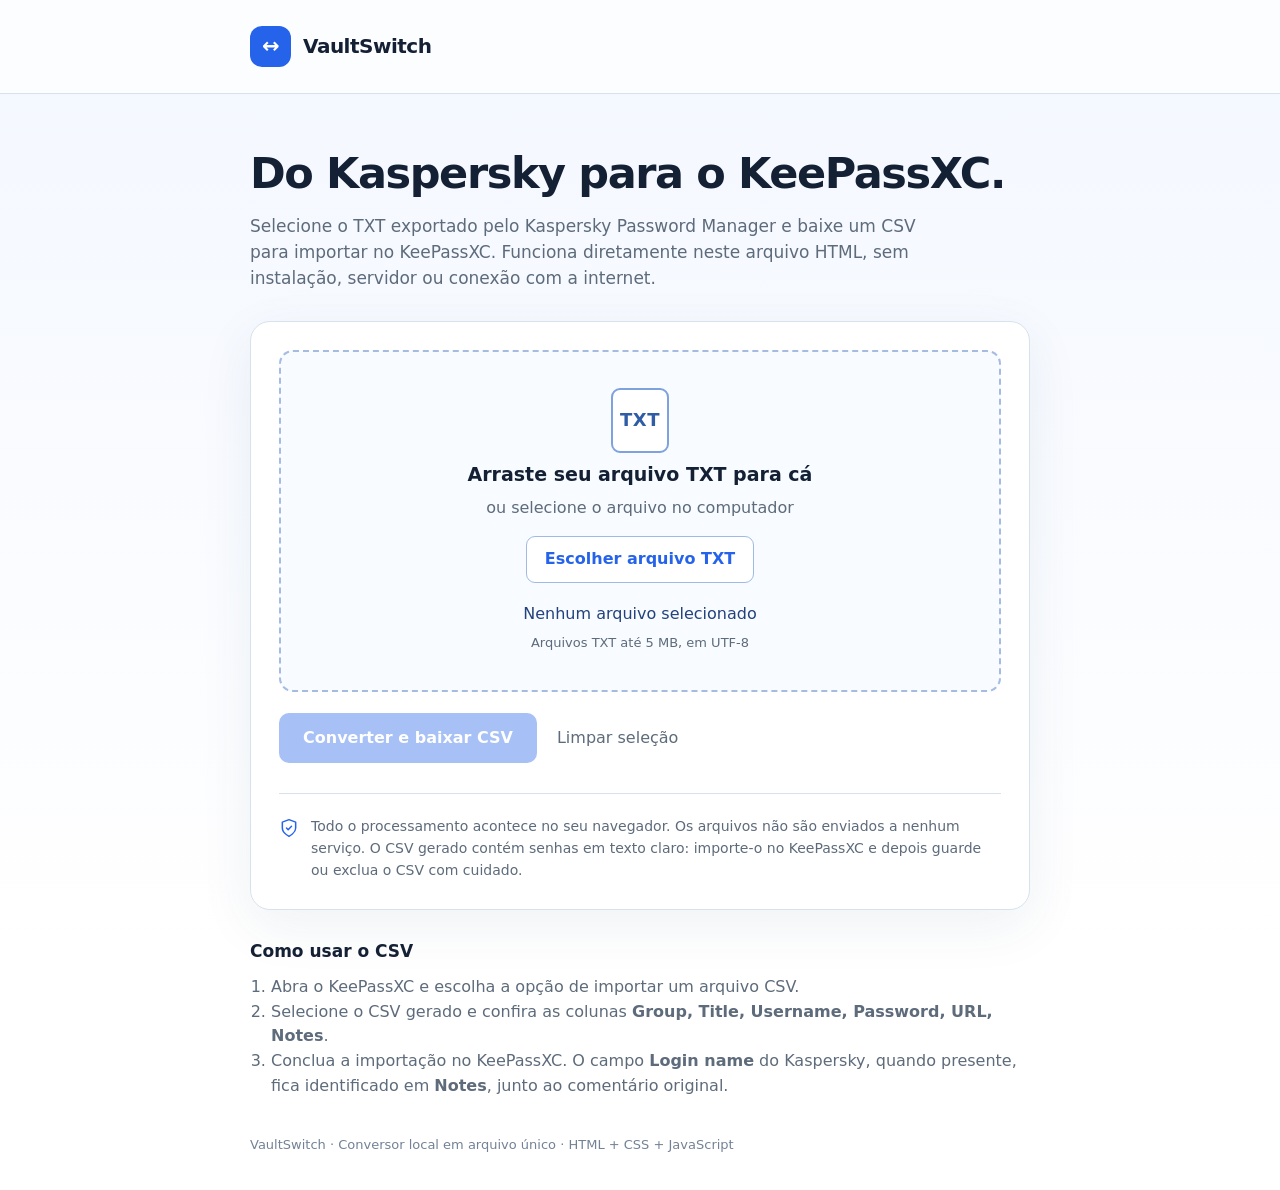
==== VaultSwitch.html @ 97fd6986 "feat: adicionar conversor offline em arquivo HTML único" ====
<!doctype html>
<html lang="pt-BR">
<head>
<meta charset="UTF-8">
<meta name="viewport" content="width=device-width,initial-scale=1">
<title>VaultSwitch — Kaspersky TXT para KeePassXC CSV</title>
<meta name="description" content="Converta localmente um arquivo TXT do Kaspersky Password Manager em CSV para KeePassXC.">
<style>
:root{color-scheme:light;--ink:#142034;--muted:#5d6b7b;--edge:#d8e2ec;--accent:#2563eb;--soft:#eff6ff;--bg:#f5f8fc;--ok:#147d4d;--error:#b42318}
*{box-sizing:border-box}
body{margin:0;background:linear-gradient(180deg,#f3f7ff 0%,#fff 80%);font:16px/1.55 system-ui,-apple-system,Segoe UI,Roboto,Arial,sans-serif;color:var(--ink);min-height:100vh}
.wrap{width:min(780px,calc(100% - 36px));margin:auto}
header{padding:26px 0;border-bottom:1px solid var(--edge);background:rgba(255,255,255,.75)}
.brand{display:flex;align-items:center;gap:12px;font-size:20px;font-weight:780;letter-spacing:-.5px}
.logo{display:grid;place-items:center;background:var(--accent);color:white;border-radius:12px;width:41px;height:41px;font-size:21px}
main{padding:55px 0 36px}
h1{font-size:clamp(30px,5vw,43px);letter-spacing:-1.4px;line-height:1.13;margin:0 0 15px}
.lead{color:var(--muted);font-size:17px;max-width:680px;margin:0 0 29px}
.card{border:1px solid var(--edge);background:#fff;border-radius:20px;box-shadow:0 16px 55px #1e426012;padding:28px}
.drop{border:2px dashed #a5bce0;border-radius:14px;background:#f8fbff;display:grid;place-items:center;gap:7px;padding:36px 20px;text-align:center;transition:.15s}
.drop.drag{background:#e9f2ff;border-color:var(--accent)}
.drop-icon{display:grid;place-items:center;width:58px;height:65px;border:2px solid #7da2dd;border-radius:9px;font-size:18px;font-weight:800;color:#2e5da6;letter-spacing:.5px;background:white}
.drop strong{font-size:19px}
.muted,.small{color:var(--muted)}.small{font-size:13px}
.file-button{display:inline-flex;align-items:center;justify-content:center;border-radius:9px;background:white;color:var(--accent);border:1px solid #9fbbe5;font-weight:700;cursor:pointer;padding:10px 18px;margin-top:8px}
.file-button:hover{background:var(--soft)}
input[type=file]{position:absolute;width:1px;height:1px;overflow:hidden;opacity:0;pointer-events:none}
.file-button:focus-within{outline:3px solid #96baff;outline-offset:2px}
.file-name{max-width:100%;overflow-wrap:anywhere;color:#23427c;margin:12px 0 0}
.controls{display:flex;gap:12px;flex-wrap:wrap;align-items:center;margin-top:21px}
.primary{border:0;cursor:pointer;padding:13px 24px;border-radius:10px;background:var(--accent);color:#fff;font:inherit;font-weight:720}
.primary:not(:disabled):hover{background:#174dc2}
.primary:disabled{cursor:not-allowed;opacity:.4}
.link-button{border:0;background:none;padding:8px;color:var(--muted);font:inherit;cursor:pointer}
.link-button:hover{text-decoration:underline}
.status{margin-top:20px;border-radius:12px;padding:14px 17px;background:#f0f5fa;line-height:1.6}
.status.ok{background:#eaf8f0;color:#11603c}
.status.bad{background:#fff1f0;color:#9c241a}
.status[hidden],.details[hidden]{display:none}
.details{margin-top:14px;padding:16px;background:#fafcff;border:1px solid var(--edge);border-radius:12px}
.details p{margin:0}.details ul{margin:7px 0 0;padding-left:22px}
hr{border:0;border-top:1px solid var(--edge);margin:30px 0 22px}
.info{display:flex;gap:12px;align-items:flex-start;color:var(--muted);font-size:14px}
.info svg{flex:none;margin-top:2px}
h2{font-size:17px;margin:0 0 8px}
.steps{margin:10px 0 0;padding-left:21px;color:var(--muted)}
footer{color:#738296;font-size:13px;padding:0 0 35px}
button:focus-visible,.file-button:focus-visible{outline:3px solid #96baff;outline-offset:2px}
@media(max-width:560px){header{padding:18px 0}main{padding:32px 0}.card{padding:17px;border-radius:15px}.drop{padding:26px 12px}.controls{display:grid}.primary,.link-button{width:100%}}
</style>
</head>
<body>
<header><div class="wrap"><div class="brand"><span class="logo" aria-hidden="true">↔</span><span>VaultSwitch</span></div></div></header>
<main class="wrap">
<h1>Do Kaspersky para o KeePassXC.</h1>
<p class="lead">Selecione o TXT exportado pelo Kaspersky Password Manager e baixe um CSV para importar no KeePassXC. Funciona diretamente neste arquivo HTML, sem instalação, servidor ou conexão com a internet.</p>
<section class="card" aria-label="Conversor TXT para CSV">
  <div class="drop" id="drop">
    <span class="drop-icon" aria-hidden="true">TXT</span>
    <strong>Arraste seu arquivo TXT para cá</strong>
    <span class="muted">ou selecione o arquivo no computador</span>
    <label class="file-button" for="source-file">Escolher arquivo TXT</label>
    <input id="source-file" type="file" accept=".txt,text/plain">
    <p id="filename" class="file-name" aria-live="polite">Nenhum arquivo selecionado</p>
    <span class="small">Arquivos TXT até 5 MB, em UTF-8</span>
  </div>
  <div class="controls">
    <button class="primary" id="convert" type="button" disabled>Converter e baixar CSV</button>
    <button class="link-button" id="reset" type="button">Limpar seleção</button>
  </div>
  <div class="status" id="status" role="status" aria-live="polite" hidden></div>
  <div class="details" id="details" hidden></div>
  <hr>
  <div class="info">
    <svg xmlns="http://www.w3.org/2000/svg" width="20" height="20" viewBox="0 0 24 24" fill="none" stroke="#2563eb" stroke-width="1.8" stroke-linecap="round" stroke-linejoin="round" aria-hidden="true"><path d="M12 22s8-4 8-10V5l-8-3-8 3v7c0 6 8 10 8 10Z"/><path d="m9 12 2 2 4-4"/></svg>
    <span>Todo o processamento acontece no seu navegador. Os arquivos não são enviados a nenhum serviço. O CSV gerado contém senhas em texto claro: importe-o no KeePassXC e depois guarde ou exclua o CSV com cuidado.</span>
  </div>
</section>
<section style="margin-top:28px">
  <h2>Como usar o CSV</h2>
  <ol class="steps"><li>Abra o KeePassXC e escolha a opção de importar um arquivo CSV.</li><li>Selecione o CSV gerado e confira as colunas <strong>Group, Title, Username, Password, URL, Notes</strong>.</li><li>Conclua a importação no KeePassXC. O campo <strong>Login name</strong> do Kaspersky, quando presente, fica identificado em <strong>Notes</strong>, junto ao comentário original.</li></ol>
</section>
</main>
<footer class="wrap">VaultSwitch · Conversor local em arquivo único · HTML + CSS + JavaScript</footer>
<script>(function initializeVaultSwitchKasperskyParser(globalScope, factory) {
  "use strict";

  const api = factory();

  if (typeof module === "object" && module.exports) {
    module.exports = api;
  }

  if (globalScope) {
    globalScope.VaultSwitchKasperskyParser = api;
  }
})(typeof globalThis === "undefined" ? this : globalThis, function createParserApi() {
  "use strict";

  const DEFAULT_MAX_BYTES = 5 * 1024 * 1024;

  const SECTION_DEFINITIONS = Object.freeze({
    Websites: Object.freeze({
      type: "website",
      group: "Websites",
      structuralField: "Website name",
      fields: Object.freeze([
        "Website name",
        "Website URL",
        "Login name",
        "Login",
        "Password",
        "Comment",
      ]),
      mapping: Object.freeze({
        title: "Website name",
        accountName: "Login name",
        username: "Login",
        password: "Password",
        url: "Website URL",
        notes: "Comment",
      }),
    }),
    Applications: Object.freeze({
      type: "application",
      group: "Applications",
      structuralField: "Application",
      fields: Object.freeze([
        "Application",
        "Login name",
        "Login",
        "Password",
        "Comment",
      ]),
      mapping: Object.freeze({
        title: "Application",
        accountName: "Login name",
        username: "Login",
        password: "Password",
        notes: "Comment",
      }),
    }),
    "Other Accounts": Object.freeze({
      type: "other",
      group: "Other Accounts",
      structuralField: "Account name",
      fields: Object.freeze([
        "Account name",
        "Login name",
        "Login",
        "Password",
        "Comment",
      ]),
      mapping: Object.freeze({
        title: "Account name",
        accountName: "Login name",
        username: "Login",
        password: "Password",
        notes: "Comment",
      }),
    }),
  });

  const RECOGNIZED_SECTION_NAMES = Object.freeze(Object.keys(SECTION_DEFINITIONS));
  const RECOGNIZED_SECTION_SET = new Set(RECOGNIZED_SECTION_NAMES);
  const RECOGNIZED_FIELD_SET = new Set(
    RECOGNIZED_SECTION_NAMES.flatMap((name) => SECTION_DEFINITIONS[name].fields),
  );
  const UNSUPPORTED_SECTION_NAMES = new Set(["Notes"]);
  const UNSUPPORTED_LOCALE_HEADERS = new Set(["Sites"]);

  function createResultState() {
    return {
      records: [],
      diagnostics: [],
      blockedRecords: 0,
      unknownSections: 0,
    };
  }

  function addDiagnostic(state, code, severity, coordinates) {
    const diagnostic = { code, severity };

    if (coordinates) {
      for (const key of ["section", "recordIndex", "field"]) {
        if (coordinates[key] !== undefined) {
          diagnostic[key] = coordinates[key];
        }
      }
    }

    state.diagnostics.push(diagnostic);
    return diagnostic;
  }

  function finishResult(state) {
    const diagnosticsByCode = Object.create(null);
    let errors = 0;
    let warnings = 0;

    for (const diagnostic of state.diagnostics) {
      diagnosticsByCode[diagnostic.code] = (diagnosticsByCode[diagnostic.code] || 0) + 1;
      if (diagnostic.severity === "error") {
        errors += 1;
      } else {
        warnings += 1;
      }
    }

    const websites = state.records.filter((record) => record.type === "website").length;
    const applications = state.records.filter((record) => record.type === "application").length;
    const otherAccounts = state.records.filter((record) => record.type === "other").length;

    return {
      blocked: errors > 0,
      records: state.records,
      diagnostics: state.diagnostics,
      counts: {
        supportedRecords: state.records.length,
        blockedRecords: state.blockedRecords,
        websites,
        applications,
        otherAccounts,
        unknownSections: state.unknownSections,
        errors,
        warnings,
        diagnosticsByCode,
      },
    };
  }

  function resultWithError(code) {
    const state = createResultState();
    addDiagnostic(state, code, "error");
    return finishResult(state);
  }

  function toByteView(input) {
    if (input instanceof Uint8Array) {
      return new Uint8Array(input.buffer, input.byteOffset, input.byteLength);
    }

    if (input instanceof ArrayBuffer) {
      return new Uint8Array(input);
    }

    throw new TypeError("Input must be an ArrayBuffer or Uint8Array.");
  }

  function startsWith(bytes, prefix) {
    if (bytes.length < prefix.length) {
      return false;
    }

    return prefix.every((value, index) => bytes[index] === value);
  }

  function decodeBytes(input, maxBytes) {
    const bytes = toByteView(input);

    if (bytes.byteLength === 0) {
      return { error: "EMPTY_FILE" };
    }

    if (bytes.byteLength > maxBytes) {
      return { error: "FILE_TOO_LARGE" };
    }

    if (
      startsWith(bytes, [0xff, 0xfe]) ||
      startsWith(bytes, [0xfe, 0xff]) ||
      startsWith(bytes, [0x00, 0x00, 0xfe, 0xff])
    ) {
      return { error: "ENCODING_UNSUPPORTED" };
    }

    const hasUtf8Bom = startsWith(bytes, [0xef, 0xbb, 0xbf]);
    const payload = hasUtf8Bom ? bytes.subarray(3) : bytes;
    let text;

    try {
      text = new TextDecoder("utf-8", { fatal: true, ignoreBOM: true }).decode(payload);
    } catch (_error) {
      return { error: "INVALID_UTF8" };
    }

    if (text.length === 0 || text.trim().length === 0) {
      return { error: "EMPTY_FILE" };
    }

    if (/\r(?!\r?\n)/u.test(text)) {
      return { error: "INVALID_LINE_ENDING" };
    }

    return {
      text: text
        .replace(/\r\r\n/gu, "\n")
        .replace(/\r\n/gu, "\n"),
    };
  }

  function createRecordState(section, definition, index) {
    return {
      section,
      definition,
      index,
      values: Object.create(null),
      seen: new Set(),
      hasContent: false,
      hasError: false,
      commentOpen: false,
      commentLines: [],
    };
  }

  function isCompleteForBlankBoundary(record) {
    if (!record || record.hasError) {
      return false;
    }

    return (
      record.definition.fields.every((field) => record.seen.has(field)) &&
      record.values[record.definition.structuralField] !== ""
    );
  }

  function lineUsesField(line, field) {
    const colonIndex = line.indexOf(":");
    return colonIndex >= 0 && line.slice(0, colonIndex) === field;
  }

  function looksLikeCompleteRecordStart(lines, lineIndex, definition) {
    if (!definition || !lineUsesField(lines[lineIndex], definition.structuralField)) {
      return false;
    }

    for (let offset = 0; offset < definition.fields.length; offset += 1) {
      if (!lineUsesField(lines[lineIndex + offset] || "", definition.fields[offset])) {
        return false;
      }
    }

    return true;
  }

  function buildLineLookahead(lines) {
    const nextNonBlankIndex = new Int32Array(lines.length + 1);
    const nextSectionEvidenceIndex = new Int32Array(lines.length + 1);
    const nextRecognizedSectionIndex = new Int32Array(lines.length + 1);

    nextNonBlankIndex.fill(-1);
    nextSectionEvidenceIndex.fill(-1);
    nextRecognizedSectionIndex.fill(-1);

    for (let index = lines.length - 1; index >= 0; index -= 1) {
      const line = lines[index];
      nextNonBlankIndex[index] = line !== ""
        ? index
        : nextNonBlankIndex[index + 1];
      nextSectionEvidenceIndex[index] = line !== "" && line.trim() !== "---"
        ? index
        : nextSectionEvidenceIndex[index + 1];
      nextRecognizedSectionIndex[index] = RECOGNIZED_SECTION_SET.has(line)
        ? index
        : nextRecognizedSectionIndex[index + 1];
    }

    return {
      nextNonBlankIndex,
      nextSectionEvidenceIndex,
      nextRecognizedSectionIndex,
    };
  }

  function nextNonBlankLine(lines, lookahead, startIndex) {
    const index = lookahead.nextNonBlankIndex[startIndex];
    return index === -1 ? undefined : { index, line: lines[index] };
  }

  function hasRecognizedSectionAhead(lookahead, startIndex) {
    return lookahead.nextRecognizedSectionIndex[startIndex] !== -1;
  }

  function looksLikeUnknownSection(lines, lookahead, lineIndex) {
    const line = lines[lineIndex];
    if (!line || line.includes(":") || line.trim() === "---") {
      return false;
    }

    const candidateIndex = lookahead.nextSectionEvidenceIndex[lineIndex + 1];
    if (candidateIndex === -1) {
      return false;
    }

    const candidate = lines[candidateIndex];
    if (
      RECOGNIZED_SECTION_SET.has(candidate) ||
      UNSUPPORTED_SECTION_NAMES.has(candidate) ||
      UNSUPPORTED_LOCALE_HEADERS.has(candidate)
    ) {
      return false;
    }

    return candidate.indexOf(":") > 0;
  }

  function startsUnknownBlock(lines, lookahead, lineIndex) {
    const line = lines[lineIndex];

    if (
      !line ||
      line.includes(":") ||
      line.trim() === "---" ||
      RECOGNIZED_SECTION_SET.has(line) ||
      UNSUPPORTED_SECTION_NAMES.has(line) ||
      UNSUPPORTED_LOCALE_HEADERS.has(line)
    ) {
      return false;
    }

    return (
      looksLikeUnknownSection(lines, lookahead, lineIndex) ||
      hasRecognizedSectionAhead(lookahead, lineIndex + 1)
    );
  }

  function startsDefiniteUnknownSection(lines, lookahead, lineIndex) {
    const line = lines[lineIndex];
    if (!line || line.includes(":") || line.trim() === "---") {
      return false;
    }

    const candidateIndex = lookahead.nextSectionEvidenceIndex[lineIndex + 1];
    if (candidateIndex === -1) {
      return false;
    }

    const candidate = lines[candidateIndex];
    const colonIndex = candidate.indexOf(":");
    if (colonIndex <= 0) {
      return false;
    }

    return !RECOGNIZED_FIELD_SET.has(candidate.slice(0, colonIndex));
  }

  function parseKasperskyTxtBytes(input, options) {
    const configuredMaxBytes = options && options.maxBytes !== undefined
      ? options.maxBytes
      : DEFAULT_MAX_BYTES;

    if (!Number.isSafeInteger(configuredMaxBytes) || configuredMaxBytes <= 0) {
      throw new RangeError("maxBytes must be a positive safe integer.");
    }

    const decoded = decodeBytes(input, configuredMaxBytes);
    if (decoded.error) {
      return resultWithError(decoded.error);
    }

    const state = createResultState();
    const lines = decoded.text.split("\n");
    const lookahead = buildLineLookahead(lines);
    const nextRecordIndex = {
      Websites: 1,
      Applications: 1,
      "Other Accounts": 1,
    };
    let section = null;
    let definition = null;
    let record = null;
    let skippingUnsupportedSection = false;
    let reportedInvalidSectionStart = false;

    function hasCommentBoundaryDecoration(commentLines) {
      if (commentLines.length === 0) {
        return false;
      }

      const lastLine = commentLines[commentLines.length - 1];
      return lastLine === "" || lastLine.trim() === "---";
    }

    function stripCommentBoundaryDecoration(commentLines) {
      let contentEnd = commentLines.length;

      while (contentEnd > 0 && commentLines[contentEnd - 1] === "") {
        contentEnd -= 1;
      }

      if (contentEnd > 0 && commentLines[contentEnd - 1].trim() === "---") {
        contentEnd -= 1;
        while (contentEnd > 0 && commentLines[contentEnd - 1] === "") {
          contentEnd -= 1;
        }
      }

      return commentLines.slice(0, contentEnd);
    }

    function commitCommentLines(stripBoundary) {
      if (!record || !record.commentOpen) {
        return;
      }

      const continuation = stripBoundary
        ? stripCommentBoundaryDecoration(record.commentLines)
        : record.commentLines;

      if (continuation.length > 0) {
        record.values.Comment += `\n${continuation.join("\n")}`;
      }

      record.commentLines = [];
      record.commentOpen = false;
    }

    function sectionStartsCompleteRecord(sectionName, lineIndex) {
      const sectionDefinition = SECTION_DEFINITIONS[sectionName];
      const nextLine = nextNonBlankLine(lines, lookahead, lineIndex + 1);
      return nextLine !== undefined && looksLikeCompleteRecordStart(
        lines,
        nextLine.index,
        sectionDefinition,
      );
    }

    function ensureRecord() {
      if (!record) {
        record = createRecordState(section, definition, nextRecordIndex[section]);
        nextRecordIndex[section] += 1;
      }

      return record;
    }

    function reportRecordError(code, field) {
      const activeRecord = ensureRecord();
      activeRecord.hasError = true;
      const coordinates = {
        section: activeRecord.section,
        recordIndex: activeRecord.index,
      };
      if (field !== undefined) {
        coordinates.field = field;
      }
      addDiagnostic(state, code, "error", coordinates);
    }

    function finalizeRecord(stripCommentBoundary = false) {
      if (!record || !record.hasContent) {
        record = null;
        return;
      }

      commitCommentLines(stripCommentBoundary);

      const recordWarnings = [];

      for (const field of record.definition.fields) {
        if (!record.seen.has(field)) {
          record.hasError = true;
          addDiagnostic(state, "MISSING_FIELD", "error", {
            section: record.section,
            recordIndex: record.index,
            field,
          });
          continue;
        }

        if (record.values[field] !== "") {
          continue;
        }

        const isStructural = field === record.definition.structuralField;
        const severity = isStructural ? "error" : "warning";
        const warning = addDiagnostic(state, "EMPTY_VALUE", severity, {
          section: record.section,
          recordIndex: record.index,
          field,
        });

        if (isStructural) {
          record.hasError = true;
        } else {
          recordWarnings.push(warning);
        }
      }

      if (record.hasError) {
        state.blockedRecords += 1;
        record = null;
        return;
      }

      const mapping = record.definition.mapping;
      state.records.push({
        type: record.definition.type,
        title: record.values[mapping.title],
        accountName: record.values[mapping.accountName],
        username: record.values[mapping.username],
        password: record.values[mapping.password],
        url: mapping.url ? record.values[mapping.url] : "",
        notes: record.values[mapping.notes],
        group: record.definition.group,
        warnings: recordWarnings,
      });

      record = null;
    }

    function enterRecognizedSection(name) {
      finalizeRecord();
      section = name;
      definition = SECTION_DEFINITIONS[name];
      skippingUnsupportedSection = false;
    }

    function enterUnknownSection() {
      finalizeRecord();
      section = null;
      definition = null;
      skippingUnsupportedSection = true;
      state.unknownSections += 1;
      addDiagnostic(state, "UNKNOWN_SECTION", "error");
    }

    for (let lineIndex = 0; lineIndex < lines.length; lineIndex += 1) {
      const line = lines[lineIndex];

      if (record && record.commentOpen) {
        const hasBoundaryDecoration = hasCommentBoundaryDecoration(record.commentLines);
        const startsStructuralRecord = lineUsesField(
          line,
          definition.structuralField,
        );
        const startsCompleteRecord = startsStructuralRecord && looksLikeCompleteRecordStart(
          lines,
          lineIndex,
          definition,
        );
        const recognizedSection = RECOGNIZED_SECTION_SET.has(line);
        const startsCompleteSection = recognizedSection && sectionStartsCompleteRecord(
          line,
          lineIndex,
        );
        const startsUnsupportedSection = UNSUPPORTED_SECTION_NAMES.has(line) ||
          UNSUPPORTED_LOCALE_HEADERS.has(line);
        const startsUnknownSection = startsDefiniteUnknownSection(
          lines,
          lookahead,
          lineIndex,
        ) || (
          record.values.Comment === "" &&
          record.commentLines.every((commentLine) => commentLine === "") &&
          startsUnknownBlock(lines, lookahead, lineIndex)
        );

        if (
          (startsStructuralRecord && (hasBoundaryDecoration || startsCompleteRecord)) ||
          (recognizedSection && (hasBoundaryDecoration || startsCompleteSection)) ||
          (hasBoundaryDecoration && (startsUnsupportedSection || startsUnknownSection))
        ) {
          commitCommentLines(true);
          finalizeRecord();
          lineIndex -= 1;
          continue;
        }

        if (recognizedSection) {
          reportRecordError("AMBIGUOUS_MULTILINE");
        }

        record.commentLines.push(line);
        continue;
      }

      if (RECOGNIZED_SECTION_SET.has(line)) {
        if (record && record.hasContent) {
          reportRecordError("AMBIGUOUS_MULTILINE");
          continue;
        }

        enterRecognizedSection(line);
        continue;
      }

      if (skippingUnsupportedSection) {
        continue;
      }

      if (UNSUPPORTED_SECTION_NAMES.has(line)) {
        finalizeRecord();
        section = null;
        definition = null;
        skippingUnsupportedSection = true;
        state.unknownSections += 1;
        addDiagnostic(state, "UNKNOWN_SECTION", "error", { section: line });
        continue;
      }

      if (UNSUPPORTED_LOCALE_HEADERS.has(line)) {
        finalizeRecord();
        section = null;
        definition = null;
        skippingUnsupportedSection = true;
        addDiagnostic(state, "UNSUPPORTED_LOCALE", "error", { section: line });
        continue;
      }

      if (line.trim() === "---") {
        if (definition) {
          finalizeRecord();
        }
        continue;
      }

      if (line === "") {
        if (!record || !record.hasContent) {
          continue;
        }

        const nextLine = nextNonBlankLine(lines, lookahead, lineIndex + 1);
        if (
          nextLine !== undefined &&
          lineUsesField(nextLine.line, definition.structuralField)
        ) {
          if (!isCompleteForBlankBoundary(record)) {
            reportRecordError("AMBIGUOUS_RECORD_BOUNDARY");
          }
          finalizeRecord();
        } else if (
          nextLine !== undefined &&
          RECOGNIZED_SECTION_SET.has(nextLine.line)
        ) {
          if (!isCompleteForBlankBoundary(record)) {
            reportRecordError("AMBIGUOUS_RECORD_BOUNDARY");
          }
          finalizeRecord();
        } else if (
          nextLine !== undefined &&
          startsUnknownBlock(lines, lookahead, nextLine.index)
        ) {
          if (!isCompleteForBlankBoundary(record)) {
            reportRecordError("AMBIGUOUS_RECORD_BOUNDARY");
          }
          finalizeRecord();
        }
        continue;
      }

      if (!definition) {
        if (
          startsUnknownBlock(lines, lookahead, lineIndex) ||
          hasRecognizedSectionAhead(lookahead, lineIndex + 1)
        ) {
          enterUnknownSection();
        } else if (line.includes(":") && !reportedInvalidSectionStart) {
          addDiagnostic(state, "INVALID_SECTION", "error");
          reportedInvalidSectionStart = true;
        }
        continue;
      }

      if (!record && startsUnknownBlock(lines, lookahead, lineIndex)) {
        enterUnknownSection();
        continue;
      }

      if (
        record &&
        isCompleteForBlankBoundary(record) &&
        looksLikeUnknownSection(lines, lookahead, lineIndex)
      ) {
        enterUnknownSection();
        continue;
      }

      const activeRecord = ensureRecord();
      activeRecord.hasContent = true;
      const colonIndex = line.indexOf(":");

      if (colonIndex <= 0) {
        reportRecordError("AMBIGUOUS_MULTILINE");
        continue;
      }

      const field = line.slice(0, colonIndex);
      const rawValue = line.slice(colonIndex + 1);
      const value = rawValue.startsWith(" ") ? rawValue.slice(1) : rawValue;

      if (!definition.fields.includes(field)) {
        reportRecordError("UNKNOWN_FIELD");
        continue;
      }

      if (activeRecord.seen.has(field)) {
        reportRecordError("DUPLICATE_FIELD", field);
        continue;
      }

      activeRecord.seen.add(field);
      activeRecord.values[field] = value;
      if (field === "Comment") {
        activeRecord.commentOpen = true;
      }
    }

    finalizeRecord(true);

    if (state.records.length === 0 && state.blockedRecords === 0) {
      addDiagnostic(state, "NO_SUPPORTED_RECORDS", "error");
    }

    return finishResult(state);
  }

  return Object.freeze({
    DEFAULT_MAX_BYTES,
    parseKasperskyTxtBytes,
  });
});
</script>
<script>(function initializeVaultSwitchKeePassXcCsv(globalScope, factory) {
  "use strict";

  const api = factory();

  if (typeof module === "object" && module.exports) {
    module.exports = api;
  }

  if (globalScope) {
    globalScope.VaultSwitchKeePassXcCsv = api;
  }
})(typeof globalThis === "undefined" ? this : globalThis, function createCsvApi() {
  "use strict";

  const DEFAULT_MAX_CSV_BYTES = 20 * 1024 * 1024;
  const CSV_COLUMNS = Object.freeze([
    "Group",
    "Title",
    "Username",
    "Password",
    "URL",
    "Notes",
  ]);
  const RECORD_STRING_FIELDS = Object.freeze([
    "type",
    "title",
    "accountName",
    "username",
    "password",
    "url",
    "notes",
    "group",
  ]);
  const REQUIRED_COUNT_FIELDS = Object.freeze([
    "supportedRecords",
    "blockedRecords",
    "websites",
    "applications",
    "otherAccounts",
    "unknownSections",
    "errors",
    "warnings",
  ]);
  const ALLOWED_SOURCE_DIAGNOSTIC_CODES = new Set([
    "EMPTY_FILE",
    "FILE_TOO_LARGE",
    "ENCODING_UNSUPPORTED",
    "INVALID_UTF8",
    "INVALID_LINE_ENDING",
    "UNSUPPORTED_LOCALE",
    "UNKNOWN_SECTION",
    "INVALID_SECTION",
    "AMBIGUOUS_RECORD_BOUNDARY",
    "MISSING_FIELD",
    "EMPTY_VALUE",
    "DUPLICATE_FIELD",
    "UNKNOWN_FIELD",
    "AMBIGUOUS_MULTILINE",
    "NO_SUPPORTED_RECORDS",
  ]);

  function isObject(value) {
    return value !== null && typeof value === "object" && !Array.isArray(value);
  }

  function isNonNegativeSafeInteger(value) {
    return Number.isSafeInteger(value) && value >= 0;
  }

  function createDiagnostic(code, coordinates) {
    const diagnostic = { code, severity: "error" };

    if (coordinates && coordinates.recordIndex !== undefined) {
      diagnostic.recordIndex = coordinates.recordIndex;
    }
    if (coordinates && coordinates.field !== undefined) {
      diagnostic.field = coordinates.field;
    }

    return diagnostic;
  }

  function failure(code, sourceRecords, coordinates) {
    return {
      blocked: true,
      diagnostics: [createDiagnostic(code, coordinates)],
      counts: {
        sourceRecords,
        exportedRecords: 0,
        outputBytes: 0,
      },
    };
  }

  function resolveMaxBytes(options) {
    if (options === undefined || options === null) {
      return DEFAULT_MAX_CSV_BYTES;
    }

    if (!isObject(options)) {
      throw new RangeError("options must be an object when provided.");
    }

    if (options.maxBytes === undefined) {
      return DEFAULT_MAX_CSV_BYTES;
    }

    if (!Number.isSafeInteger(options.maxBytes) || options.maxBytes <= 0) {
      throw new RangeError("maxBytes must be a positive safe integer.");
    }

    return options.maxBytes;
  }

  function inspectSourceDiagnostics(diagnostics) {
    if (!Array.isArray(diagnostics)) {
      return undefined;
    }

    const byCode = Object.create(null);
    let errors = 0;
    let warnings = 0;

    for (const diagnostic of diagnostics) {
      if (
        !isObject(diagnostic) ||
        !ALLOWED_SOURCE_DIAGNOSTIC_CODES.has(diagnostic.code) ||
        (diagnostic.severity !== "error" && diagnostic.severity !== "warning")
      ) {
        return undefined;
      }

      byCode[diagnostic.code] = (byCode[diagnostic.code] || 0) + 1;
      if (diagnostic.severity === "error") {
        errors += 1;
      } else {
        warnings += 1;
      }
    }

    return { byCode, errors, warnings };
  }

  function diagnosticsByCodeMatch(actual, expected) {
    if (!isObject(actual)) {
      return false;
    }

    const actualCodes = Object.keys(actual);
    const expectedCodes = Object.keys(expected);
    if (actualCodes.length !== expectedCodes.length) {
      return false;
    }

    return expectedCodes.every(
      (code) => isNonNegativeSafeInteger(actual[code]) && actual[code] === expected[code],
    );
  }

  function countsMatchSource(counts, records, diagnosticSummary) {
    if (!isObject(counts)) {
      return false;
    }

    if (!REQUIRED_COUNT_FIELDS.every((field) => isNonNegativeSafeInteger(counts[field]))) {
      return false;
    }

    const websites = records.filter((record) => record && record.type === "website").length;
    const applications = records.filter(
      (record) => record && record.type === "application",
    ).length;
    const otherAccounts = records.filter((record) => record && record.type === "other").length;

    return (
      counts.supportedRecords === records.length &&
      counts.websites === websites &&
      counts.applications === applications &&
      counts.otherAccounts === otherAccounts &&
      websites + applications + otherAccounts === records.length &&
      counts.errors === diagnosticSummary.errors &&
      counts.warnings === diagnosticSummary.warnings &&
      diagnosticsByCodeMatch(counts.diagnosticsByCode, diagnosticSummary.byCode)
    );
  }

  function invalidRecordCoordinates(record, recordIndex) {
    if (!isObject(record)) {
      return { recordIndex };
    }

    for (const field of RECORD_STRING_FIELDS) {
      if (typeof record[field] !== "string") {
        return { recordIndex, field };
      }
    }

    if (!Array.isArray(record.warnings)) {
      return { recordIndex, field: "warnings" };
    }

    if (record.title === "") {
      return { recordIndex, field: "title" };
    }

    if (
      record.type !== "website" &&
      record.type !== "application" &&
      record.type !== "other"
    ) {
      return { recordIndex, field: "type" };
    }

    if (
      (record.type === "website" && record.group !== "Websites") ||
      (record.type === "application" && record.group !== "Applications") ||
      (record.type === "other" && record.group !== "Other Accounts")
    ) {
      return { recordIndex, field: "group" };
    }

    return undefined;
  }

  function quoteCsvField(value) {
    return `"${value.replace(/"/gu, '""')}"`;
  }

  function csvRow(values) {
    return values.map(quoteCsvField).join(",");
  }

  function valuesForRecord(record) {
    return [
      record.group,
      record.title,
      record.username,
      record.password,
      record.url,
      // Preserve Kaspersky's separate Login name without changing Username.
      // JSON quoting makes embedded newlines, quotes and backslashes readable
      // and unambiguous; the original Comment follows intact.
      record.accountName === "" ? record.notes :
        "Login name (Kaspersky): " + JSON.stringify(record.accountName) +
        (record.notes === "" ? "" : "\n\n" + record.notes),
    ];
  }

  function serializeKeePassXcCsv(parseResult, options) {
    const maxBytes = resolveMaxBytes(options);
    const sourceRecords = isObject(parseResult) && Array.isArray(parseResult.records)
      ? parseResult.records.length
      : 0;

    if (!isObject(parseResult) || typeof parseResult.blocked !== "boolean") {
      return failure("INVALID_SOURCE_RESULT", sourceRecords);
    }

    if (parseResult.blocked) {
      return failure("SOURCE_BLOCKED", sourceRecords);
    }

    if (!Array.isArray(parseResult.records) || parseResult.records.length === 0) {
      return failure("INVALID_SOURCE_RESULT", sourceRecords);
    }

    const diagnosticSummary = inspectSourceDiagnostics(parseResult.diagnostics);
    if (!diagnosticSummary) {
      return failure("INVALID_SOURCE_RESULT", sourceRecords);
    }

    for (let index = 0; index < parseResult.records.length; index += 1) {
      const invalidCoordinates = invalidRecordCoordinates(parseResult.records[index], index + 1);
      if (invalidCoordinates) {
        return failure("INVALID_RECORD", sourceRecords, invalidCoordinates);
      }
    }

    if (!countsMatchSource(parseResult.counts, parseResult.records, diagnosticSummary)) {
      return failure("INVALID_SOURCE_RESULT", sourceRecords);
    }

    if (
      diagnosticSummary.errors > 0 ||
      parseResult.counts.blockedRecords > 0 ||
      parseResult.counts.unknownSections > 0
    ) {
      return failure("SOURCE_BLOCKED", sourceRecords);
    }

    const encoder = new TextEncoder();
    const rows = [csvRow(CSV_COLUMNS)];
    let estimatedBytes = encoder.encode(rows[0]).byteLength;

    for (const record of parseResult.records) {
      const row = csvRow(valuesForRecord(record));
      estimatedBytes += 2 + encoder.encode(row).byteLength;
      if (estimatedBytes > maxBytes) {
        return failure("CSV_TOO_LARGE", sourceRecords);
      }
      rows.push(row);
    }

    const csvBytes = encoder.encode(rows.join("\r\n"));
    if (csvBytes.byteLength > maxBytes) {
      return failure("CSV_TOO_LARGE", sourceRecords);
    }

    const diagnostics = diagnosticSummary.warnings > 0
      ? [{ code: "SOURCE_WARNINGS_PRESENT", severity: "warning" }]
      : [];

    return {
      blocked: false,
      csvBytes,
      diagnostics,
      counts: {
        sourceRecords,
        exportedRecords: parseResult.records.length,
        websites: parseResult.counts.websites,
        applications: parseResult.counts.applications,
        otherAccounts: parseResult.counts.otherAccounts,
        sourceWarnings: diagnosticSummary.warnings,
        outputBytes: csvBytes.byteLength,
      },
    };
  }

  return Object.freeze({
    CSV_COLUMNS,
    DEFAULT_MAX_CSV_BYTES,
    serializeKeePassXcCsv,
  });
});
</script>
<script>
(function () {
  "use strict";
  var fileInput = document.getElementById("source-file");
  var convertButton = document.getElementById("convert");
  var resetButton = document.getElementById("reset");
  var dropZone = document.getElementById("drop");
  var filename = document.getElementById("filename");
  var status = document.getElementById("status");
  var details = document.getElementById("details");
  var selectedFile = null;
  var busy = false;

  var messages = {
    EMPTY_FILE: "O arquivo está vazio.",
    FILE_TOO_LARGE: "O arquivo excede o limite de 5 MB.",
    ENCODING_UNSUPPORTED: "A codificação deste TXT não é suportada. Exporte em UTF-8.",
    INVALID_UTF8: "O TXT não está em UTF-8.",
    INVALID_LINE_ENDING: "O TXT contém quebras de linha não reconhecidas.",
    UNSUPPORTED_LOCALE: "Os nomes dos campos do TXT não estão no formato esperado.",
    UNKNOWN_SECTION: "O TXT contém uma categoria ainda não reconhecida.",
    INVALID_SECTION: "A estrutura de uma categoria não foi reconhecida.",
    AMBIGUOUS_RECORD_BOUNDARY: "Não foi possível determinar onde um registro termina.",
    MISSING_FIELD: "Há campos obrigatórios ausentes no TXT.",
    EMPTY_VALUE: "Alguns campos do TXT estão vazios.",
    DUPLICATE_FIELD: "Um registro tem um campo repetido.",
    UNKNOWN_FIELD: "O TXT contém um campo não reconhecido.",
    AMBIGUOUS_MULTILINE: "Não foi possível reconhecer corretamente um comentário.",
    NO_SUPPORTED_RECORDS: "Nenhum registro compatível foi encontrado.",
    ACCOUNT_NAME_UNMAPPED: "Não foi possível incluir o nome da conta.",
    INVALID_SOURCE_RESULT: "Os dados do TXT não puderam ser convertidos.",
    SOURCE_BLOCKED: "A conversão foi interrompida por um problema no TXT.",
    CSV_TOO_LARGE: "O CSV ultrapassou o limite de tamanho.",
    INVALID_RECORD: "Um registro não pôde ser convertido."
  };

  function show(text, type, lines) {
    status.textContent = text;
    status.className = "status" + (type ? " " + type : "");
    status.hidden = false;
    details.replaceChildren();
    if (lines && lines.length) {
      var ul = document.createElement("ul");
      lines.forEach(function (line) {
        var li = document.createElement("li");
        li.textContent = line;
        ul.appendChild(li);
      });
      details.appendChild(ul);
      details.hidden = false;
    } else {
      details.hidden = true;
    }
  }

  function selectFile(file) {
    if (busy) return;
    selectedFile = file || null;
    filename.textContent = selectedFile ? selectedFile.name : "Nenhum arquivo selecionado";
    convertButton.disabled = !selectedFile;
    status.hidden = true;
    details.hidden = true;
  }

  function reset() {
    if (busy) return;
    fileInput.value = "";
    selectFile(null);
  }

  function diagnosticMessages(diagnostics) {
    var unique = new Set();
    (diagnostics || []).forEach(function (d) {
      if (d && d.severity === "error") {
        unique.add(messages[d.code] || "Há um trecho do TXT que não foi reconhecido.");
      }
    });
    return Array.from(unique).slice(0, 6);
  }

  async function fileBytes(file) {
    if (typeof file.arrayBuffer === "function") {
      return new Uint8Array(await file.arrayBuffer());
    }
    return new Promise(function (resolve, reject) {
      var reader = new FileReader();
      reader.onload = function () { resolve(new Uint8Array(reader.result)); };
      reader.onerror = function () { reject(new Error("Falha ao ler arquivo.")); };
      reader.readAsArrayBuffer(file);
    });
  }

  async function convert() {
    if (busy || !selectedFile) return;
    busy = true;
    convertButton.disabled = true;
    convertButton.textContent = "Convertendo...";
    try {
      if (selectedFile.size > 5 * 1024 * 1024) {
        show(messages.FILE_TOO_LARGE, "bad");
        return;
      }
      var bytes = await fileBytes(selectedFile);
      var parsed = window.VaultSwitchKasperskyParser.parseKasperskyTxtBytes(bytes);
      if (parsed.blocked) {
        show("Não foi possível converter este TXT.", "bad", diagnosticMessages(parsed.diagnostics));
        return;
      }
      var output = window.VaultSwitchKeePassXcCsv.serializeKeePassXcCsv(parsed);
      if (output.blocked || !output.csvBytes) {
        show("Não foi possível gerar o CSV.", "bad", diagnosticMessages(output.diagnostics));
        return;
      }
      var blob = new Blob([output.csvBytes], { type: "text/csv;charset=utf-8" });
      var url = URL.createObjectURL(blob);
      var anchor = document.createElement("a");
      anchor.href = url;
      anchor.download = "VaultSwitch-convertido.csv";
      document.body.appendChild(anchor);
      anchor.click();
      anchor.remove();
      setTimeout(function () { URL.revokeObjectURL(url); }, 30000);
      var counts = parsed.counts;
      var summary = [
        counts.websites + " websites",
        counts.applications + " aplicativos",
        counts.otherAccounts + " outras contas"
      ];
      show("CSV gerado! " + output.counts.exportedRecords + " registros convertidos e download iniciado.", "ok", summary);
    } catch (_error) {
      show("Não foi possível completar a conversão. Confira o TXT e tente novamente.", "bad");
    } finally {
      busy = false;
      convertButton.textContent = "Converter e baixar CSV";
      convertButton.disabled = !selectedFile;
    }
  }

  fileInput.addEventListener("change", function () { selectFile(fileInput.files[0]); });
  convertButton.addEventListener("click", convert);
  resetButton.addEventListener("click", reset);

  ["dragenter", "dragover"].forEach(function (name) {
    dropZone.addEventListener(name, function (event) {
      event.preventDefault();
      dropZone.classList.add("drag");
    });
  });
  ["dragleave", "drop"].forEach(function (name) {
    dropZone.addEventListener(name, function (event) {
      event.preventDefault();
      dropZone.classList.remove("drag");
    });
  });
  dropZone.addEventListener("drop", function (event) {
    if (!event.dataTransfer || !event.dataTransfer.files.length) return;
    selectFile(event.dataTransfer.files[0]);
  });
})();
</script>
</body>
</html>
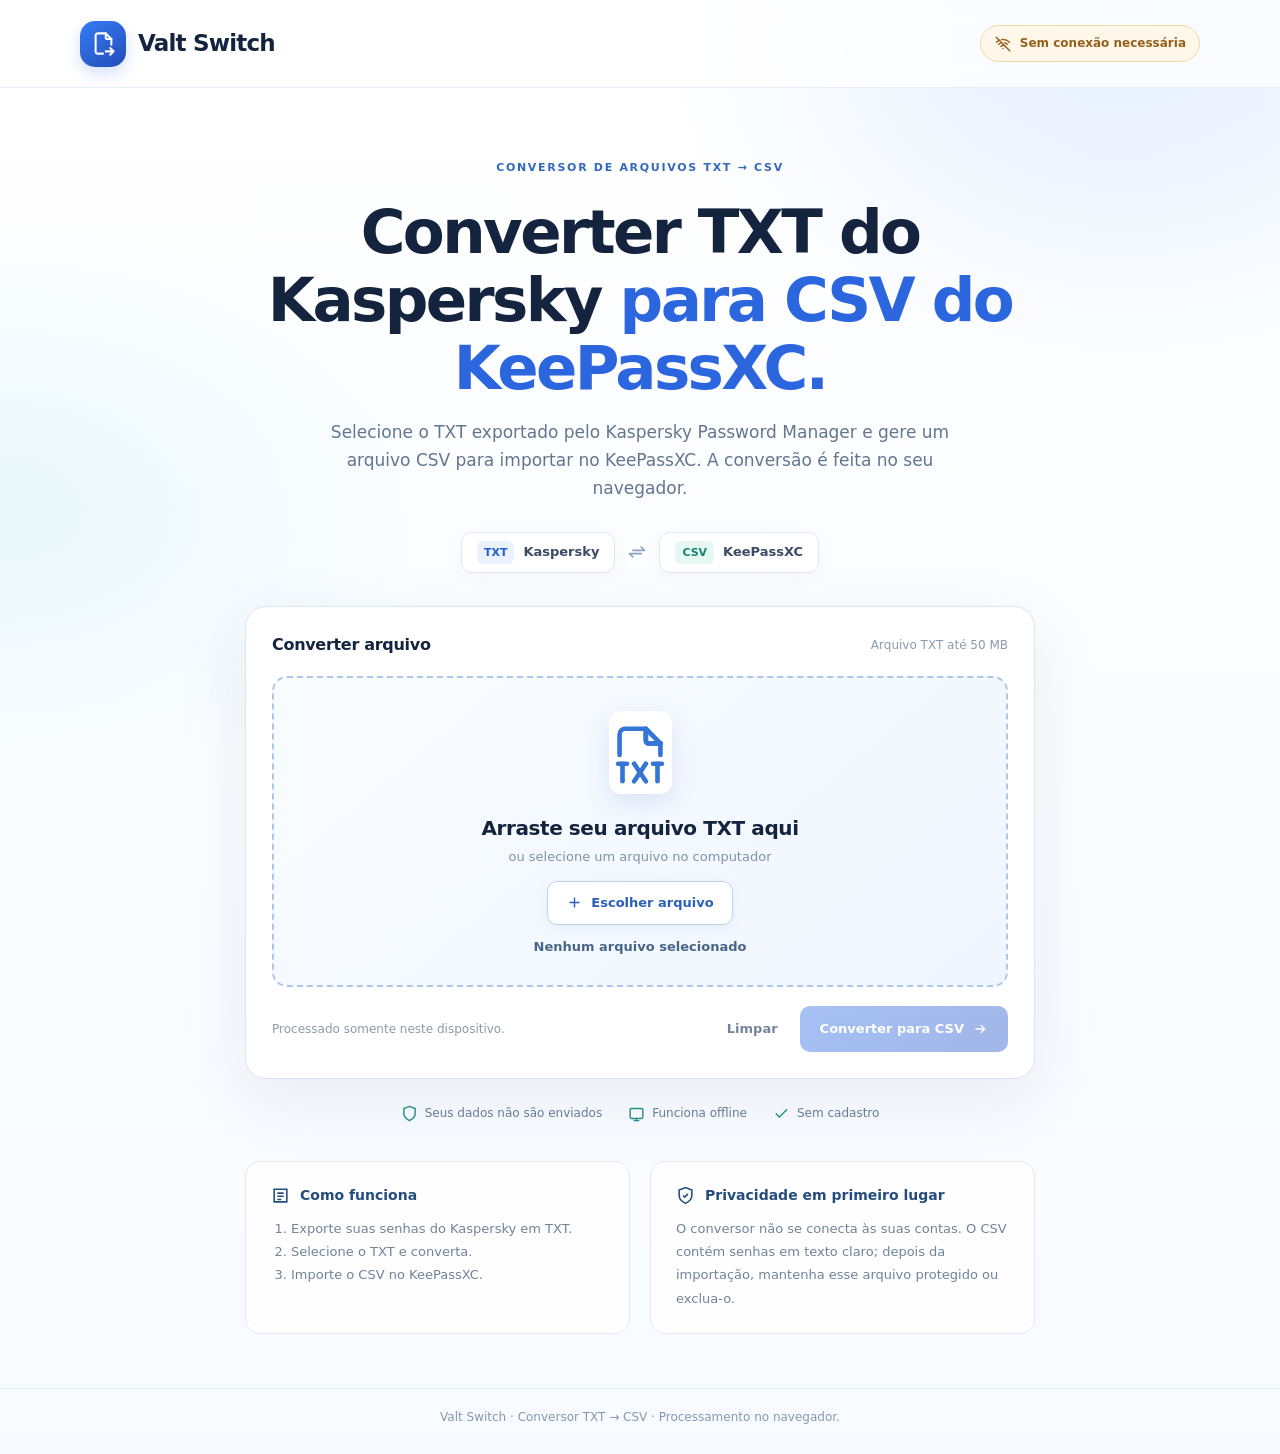
==== commit 60526370: "release: preparar Valt Switch v0.1.0-beta.1 com HTML standalone e pacote GitHub Releases" ====
--- a/VaultSwitch.html
+++ b/VaultSwitch.html
@@ -3,85 +3,188 @@
 <head>
 <meta charset="UTF-8">
 <meta name="viewport" content="width=device-width,initial-scale=1">
-<title>VaultSwitch — Kaspersky TXT para KeePassXC CSV</title>
-<meta name="description" content="Converta localmente um arquivo TXT do Kaspersky Password Manager em CSV para KeePassXC.">
+<meta name="color-scheme" content="light">
+<title>Valt Switch — Kaspersky TXT para KeePassXC CSV</title>
+<meta name="description" content="Converta localmente arquivos TXT do Kaspersky Password Manager em CSV para KeePassXC.">
 <style>
-:root{color-scheme:light;--ink:#142034;--muted:#5d6b7b;--edge:#d8e2ec;--accent:#2563eb;--soft:#eff6ff;--bg:#f5f8fc;--ok:#147d4d;--error:#b42318}
+:root{color-scheme:light;--ink:#14243e;--muted:#63768e;--blue:#316be4;--stroke:#dce6f2}
 *{box-sizing:border-box}
-body{margin:0;background:linear-gradient(180deg,#f3f7ff 0%,#fff 80%);font:16px/1.55 system-ui,-apple-system,Segoe UI,Roboto,Arial,sans-serif;color:var(--ink);min-height:100vh}
-.wrap{width:min(780px,calc(100% - 36px));margin:auto}
-header{padding:26px 0;border-bottom:1px solid var(--edge);background:rgba(255,255,255,.75)}
-.brand{display:flex;align-items:center;gap:12px;font-size:20px;font-weight:780;letter-spacing:-.5px}
-.logo{display:grid;place-items:center;background:var(--accent);color:white;border-radius:12px;width:41px;height:41px;font-size:21px}
-main{padding:55px 0 36px}
-h1{font-size:clamp(30px,5vw,43px);letter-spacing:-1.4px;line-height:1.13;margin:0 0 15px}
-.lead{color:var(--muted);font-size:17px;max-width:680px;margin:0 0 29px}
-.card{border:1px solid var(--edge);background:#fff;border-radius:20px;box-shadow:0 16px 55px #1e426012;padding:28px}
-.drop{border:2px dashed #a5bce0;border-radius:14px;background:#f8fbff;display:grid;place-items:center;gap:7px;padding:36px 20px;text-align:center;transition:.15s}
-.drop.drag{background:#e9f2ff;border-color:var(--accent)}
-.drop-icon{display:grid;place-items:center;width:58px;height:65px;border:2px solid #7da2dd;border-radius:9px;font-size:18px;font-weight:800;color:#2e5da6;letter-spacing:.5px;background:white}
-.drop strong{font-size:19px}
-.muted,.small{color:var(--muted)}.small{font-size:13px}
-.file-button{display:inline-flex;align-items:center;justify-content:center;border-radius:9px;background:white;color:var(--accent);border:1px solid #9fbbe5;font-weight:700;cursor:pointer;padding:10px 18px;margin-top:8px}
-.file-button:hover{background:var(--soft)}
-input[type=file]{position:absolute;width:1px;height:1px;overflow:hidden;opacity:0;pointer-events:none}
-.file-button:focus-within{outline:3px solid #96baff;outline-offset:2px}
-.file-name{max-width:100%;overflow-wrap:anywhere;color:#23427c;margin:12px 0 0}
-.controls{display:flex;gap:12px;flex-wrap:wrap;align-items:center;margin-top:21px}
-.primary{border:0;cursor:pointer;padding:13px 24px;border-radius:10px;background:var(--accent);color:#fff;font:inherit;font-weight:720}
-.primary:not(:disabled):hover{background:#174dc2}
-.primary:disabled{cursor:not-allowed;opacity:.4}
-.link-button{border:0;background:none;padding:8px;color:var(--muted);font:inherit;cursor:pointer}
-.link-button:hover{text-decoration:underline}
-.status{margin-top:20px;border-radius:12px;padding:14px 17px;background:#f0f5fa;line-height:1.6}
-.status.ok{background:#eaf8f0;color:#11603c}
-.status.bad{background:#fff1f0;color:#9c241a}
-.status[hidden],.details[hidden]{display:none}
-.details{margin-top:14px;padding:16px;background:#fafcff;border:1px solid var(--edge);border-radius:12px}
-.details p{margin:0}.details ul{margin:7px 0 0;padding-left:22px}
-hr{border:0;border-top:1px solid var(--edge);margin:30px 0 22px}
-.info{display:flex;gap:12px;align-items:flex-start;color:var(--muted);font-size:14px}
-.info svg{flex:none;margin-top:2px}
-h2{font-size:17px;margin:0 0 8px}
-.steps{margin:10px 0 0;padding-left:21px;color:var(--muted)}
-footer{color:#738296;font-size:13px;padding:0 0 35px}
-button:focus-visible,.file-button:focus-visible{outline:3px solid #96baff;outline-offset:2px}
-@media(max-width:560px){header{padding:18px 0}main{padding:32px 0}.card{padding:17px;border-radius:15px}.drop{padding:26px 12px}.controls{display:grid}.primary,.link-button{width:100%}}
+html{scroll-behavior:smooth}
+body{margin:0;font:16px/1.55 system-ui,-apple-system,"Segoe UI",Roboto,sans-serif;color:var(--ink);-webkit-font-smoothing:antialiased}
+button,input{font:inherit}button{cursor:pointer}button:disabled{cursor:not-allowed}
+.site{min-height:100vh;background:radial-gradient(ellipse 38% 380px at 88% 1%,#e4eeff 0%,transparent 95%),radial-gradient(ellipse 36% 300px at 0% 35%,#e9f8fc 0%,transparent 95%),linear-gradient(#fff,#f7faff)}
+.wrap{max-width:1120px;width:calc(100% - 60px);margin:auto}
+.topbar{height:88px;background:#ffffffbd;border-bottom:1px solid #e7eef7;backdrop-filter:blur(12px)}
+.topbar .wrap{height:100%;display:flex;justify-content:space-between;align-items:center}
+.brand{display:flex;align-items:center;gap:12px;color:inherit;text-decoration:none}
+.brand-mark{width:46px;height:46px;border-radius:15px;display:grid;place-items:center;background:linear-gradient(145deg,#367cf4,#244cb9);box-shadow:0 7px 15px #265ddd30;color:white}
+.brand-mark svg{width:26px;height:26px}.brand strong{font-size:23px;letter-spacing:-.8px;font-weight:800}.brand-mark svg{width:27px;height:27px;stroke-width:1.8}
+.offline{display:flex;align-items:center;gap:8px;border:1px solid #f0d7a8;background:#fff7e9;color:#95601b;border-radius:30px;padding:8px 13px;font-size:12px;font-weight:740}.offline svg{display:block;width:18px;height:18px;stroke-width:1.9}
+
+.hero{padding:66px 0 33px;text-align:center}
+.eyebrow{font-size:11px;color:#3368bd;font-weight:800;letter-spacing:1.7px;text-transform:uppercase}
+.hero h1{font-size:clamp(36px,5.2vw,61px);letter-spacing:-2.6px;line-height:1.12;max-width:850px;margin:19px auto 15px}
+.hero h1 em{font-style:normal;color:#2c66df}
+.hero p{max-width:645px;margin:auto;color:var(--muted);font-size:17px;line-height:1.65}
+.formats{display:flex;justify-content:center;align-items:center;gap:12px;margin:30px auto 0}
+.format{display:flex;align-items:center;gap:9px;font-size:13px;font-weight:750;color:#3b4b66;border:1px solid #dfe9f4;background:#fff;border-radius:11px;padding:8px 15px;box-shadow:0 4px 20px #2147650a}
+.format b{padding:3px 7px;border-radius:6px;color:#2460cb;background:#eaf2ff;font-size:11px}
+.format:last-child b{color:#178470;background:#e7f8f2}
+.format-arrow{color:#8da2bb;display:grid}.format-arrow svg{width:20px;height:20px}
+.converter-card{max-width:790px;margin:auto;border:1px solid #dae5f2;background:#fff;border-radius:21px;padding:26px;box-shadow:0 20px 70px #253b5b14}
+.card-head{display:flex;justify-content:space-between;align-items:center;margin-bottom:18px;gap:8px}
+.card-head h2{font-size:16px;letter-spacing:-.3px;margin:0}.card-head span{color:#8b9cb0;font-size:12px}
+.drop{min-height:268px;padding:28px 20px;text-align:center;display:flex;flex-direction:column;align-items:center;justify-content:center;background:linear-gradient(140deg,#f9fcff,#f0f6ff);border:2px dashed #adc7e9;border-radius:15px;transition:background .2s,border-color .2s,transform .2s}
+.drop.drag,.drop:hover{border-color:#4b84e0;background:#ebf4ff}
+.drop.drag{transform:scale(1.004)}
+.file-icon{height:98px;width:93px;display:grid;place-items:center;position:relative;color:#3575d6;margin-bottom:9px}
+.file-icon:before{content:"";position:absolute;inset:5px 15px 10px;background:white;border-radius:12px;box-shadow:0 9px 25px #3c6db426}
+.file-icon svg{z-index:1;width:70px;height:70px;stroke-width:1.6}
+.drop strong{font-size:20px;letter-spacing:-.4px}.drop-desc{font-size:13px;color:#8091a7;margin-top:3px}
+.file-button{display:inline-flex;align-items:center;justify-content:center;gap:8px;margin-top:14px;padding:11px 18px;background:#fff;border:1px solid #bdd2eb;border-radius:10px;color:#2a60bd;font-weight:750;font-size:13px;box-shadow:0 3px 14px #25559912;cursor:pointer}
+.file-button:hover{box-shadow:0 6px 19px #25559924}.file-button svg{width:17px;height:17px}
+.file-button:focus-within{outline:3px solid #97beff;outline-offset:2px}
+input[type=file]{position:absolute;width:1px;height:1px;opacity:0;pointer-events:none}
+.file-name{max-width:100%;overflow-wrap:anywhere;margin:12px 0 0;color:#486588;font-weight:650;font-size:13px}
+.action-row{margin-top:19px;display:flex;align-items:center;justify-content:space-between;gap:14px}
+.action-row .hint{font-size:12px;color:#8a9aab}
+.actions{display:flex;gap:10px;align-items:center}
+.primary-action{background:linear-gradient(120deg,#326fe6,#2858cd);border:0;color:white;border-radius:10px;padding:13px 20px;font-size:13px;font-weight:750;display:flex;gap:8px;align-items:center;box-shadow:0 9px 20px #2b60d02b}
+.primary-action:hover:not(:disabled){background:#2554c8}.primary-action:disabled{opacity:.43;box-shadow:none}.primary-action svg{width:16px;height:16px}
+.reset-action{padding:10px 12px;border:0;background:transparent;color:#75859a;font-size:13px;font-weight:700}.reset-action:hover{background:#f3f7fd;border-radius:8px}
+.status{margin-top:17px;padding:13px 16px;border-radius:11px;font-size:13px;background:#edf4fb;color:#35516e}
+.status.ok{background:#e8f8ef;color:#11643e}.status.bad{background:#ffefed;color:#a42c2c}
+.status[hidden],.details[hidden]{display:none}.details{margin-top:10px;padding:10px 15px;border:1px solid #e4ebf4;background:#fbfdff;border-radius:10px;font-size:13px;color:#566c87}.details ul{margin:4px 0;padding-left:20px}
+.benefits{max-width:830px;margin:25px auto 38px;display:flex;justify-content:center;gap:26px;flex-wrap:wrap;color:#667c94;font-size:12px}
+.benefits span{display:flex;gap:7px;align-items:center}.benefits svg{width:17px;height:17px;color:#248e89}
+.info-grid{max-width:790px;margin:0 auto 54px;display:grid;grid-template-columns:1fr 1fr;gap:20px}
+.info-card{background:#fffd;border:1px solid #e1eaf4;border-radius:15px;padding:23px 25px}
+.info-card h2{display:flex;align-items:center;gap:10px;font-size:14px;color:#244c7c;margin:0}
+.info-card h2 svg{width:19px;height:19px}.info-card p,.info-card ol{font-size:13px;color:#718399;line-height:1.8;margin:10px 0 0}.info-card ol{padding-left:20px}
+footer{border-top:1px solid #e5edf5;text-align:center;color:#8798ab;font-size:12px;padding:19px 0 27px}
+button:focus-visible,.file-button:focus-visible{outline:3px solid #9ac0ff;outline-offset:3px}
+@media(max-width:650px){.topbar{height:72px}.wrap{width:calc(100% - 32px)}.hero{padding:44px 0 30px}.hero h1{font-size:clamp(34px,9vw,45px);letter-spacing:-1.5px}.hero p{font-size:15px}.converter-card{padding:15px;border-radius:17px}.drop{min-height:255px;padding:23px 12px}.action-row{flex-direction:column;align-items:stretch}.actions{flex-direction:column-reverse;align-items:stretch}.primary-action,.reset-action{justify-content:center;width:100%}.action-row .hint{text-align:center}.formats{gap:5px}.format{gap:5px;padding:7px 9px;font-size:11px}.format b{font-size:10px}.info-grid{grid-template-columns:1fr;gap:14px}.benefits{gap:12px}.offline{padding:10px}.offline span{display:none}.offline svg{width:18px;height:18px}}
+@media(prefers-reduced-motion:reduce){*{transition:none!important}}
 </style>
 </head>
 <body>
-<header><div class="wrap"><div class="brand"><span class="logo" aria-hidden="true">↔</span><span>VaultSwitch</span></div></div></header>
-<main class="wrap">
-<h1>Do Kaspersky para o KeePassXC.</h1>
-<p class="lead">Selecione o TXT exportado pelo Kaspersky Password Manager e baixe um CSV para importar no KeePassXC. Funciona diretamente neste arquivo HTML, sem instalação, servidor ou conexão com a internet.</p>
-<section class="card" aria-label="Conversor TXT para CSV">
-  <div class="drop" id="drop">
-    <span class="drop-icon" aria-hidden="true">TXT</span>
-    <strong>Arraste seu arquivo TXT para cá</strong>
-    <span class="muted">ou selecione o arquivo no computador</span>
-    <label class="file-button" for="source-file">Escolher arquivo TXT</label>
-    <input id="source-file" type="file" accept=".txt,text/plain">
-    <p id="filename" class="file-name" aria-live="polite">Nenhum arquivo selecionado</p>
-    <span class="small">Arquivos TXT até 5 MB, em UTF-8</span>
-  </div>
-  <div class="controls">
-    <button class="primary" id="convert" type="button" disabled>Converter e baixar CSV</button>
-    <button class="link-button" id="reset" type="button">Limpar seleção</button>
-  </div>
-  <div class="status" id="status" role="status" aria-live="polite" hidden></div>
-  <div class="details" id="details" hidden></div>
-  <hr>
-  <div class="info">
-    <svg xmlns="http://www.w3.org/2000/svg" width="20" height="20" viewBox="0 0 24 24" fill="none" stroke="#2563eb" stroke-width="1.8" stroke-linecap="round" stroke-linejoin="round" aria-hidden="true"><path d="M12 22s8-4 8-10V5l-8-3-8 3v7c0 6 8 10 8 10Z"/><path d="m9 12 2 2 4-4"/></svg>
-    <span>Todo o processamento acontece no seu navegador. Os arquivos não são enviados a nenhum serviço. O CSV gerado contém senhas em texto claro: importe-o no KeePassXC e depois guarde ou exclua o CSV com cuidado.</span>
-  </div>
+<div class="site">
+<header class="topbar"><div class="wrap">
+<a class="brand" href="#conteudo" aria-label="Valt Switch — ir ao conversor"><span class="brand-mark"><svg aria-hidden="true" focusable="false"
+  xmlns="http://www.w3.org/2000/svg"
+  width="24"
+  height="24"
+  viewBox="0 0 24 24"
+  fill="none"
+  stroke="currentColor"
+  stroke-width="2"
+  stroke-linecap="round"
+  stroke-linejoin="round"
+>
+  <path d="M14 3v4a1 1 0 0 0 1 1h4" />
+  <path d="M11.5 21h-4.5a2 2 0 0 1 -2 -2v-14a2 2 0 0 1 2 -2h7l5 5v5m-5 6h7m-3 -3l3 3l-3 3" />
+</svg>
+</span><strong>Valt Switch</strong></a>
+<span class="offline" aria-label="Sem internet necessária"><svg aria-hidden="true" focusable="false"
+  xmlns="http://www.w3.org/2000/svg"
+  width="24"
+  height="24"
+  viewBox="0 0 24 24"
+  fill="none"
+  stroke="currentColor"
+  stroke-width="2"
+  stroke-linecap="round"
+  stroke-linejoin="round"
+>
+  <path d="M12 18l.01 0" />
+  <path d="M9.172 15.172a4 4 0 0 1 5.656 0" />
+  <path d="M6.343 12.343a7.963 7.963 0 0 1 3.864 -2.14m4.163 .155a7.965 7.965 0 0 1 3.287 2" />
+  <path d="M3.515 9.515a12 12 0 0 1 3.544 -2.455m3.101 -.92a12 12 0 0 1 10.325 3.374" />
+  <path d="M3 3l18 18" />
+</svg>
+<span>Sem conexão necessária</span></span>
+</div></header>
+<main id="conteudo" class="wrap">
+<section class="hero" aria-labelledby="hero-title">
+<span class="eyebrow">Conversor de arquivos TXT → CSV</span>
+<h1 id="hero-title">Converter TXT do Kaspersky <em>para CSV do KeePassXC.</em></h1>
+<p>Selecione o TXT exportado pelo Kaspersky Password Manager e gere um arquivo CSV para importar no KeePassXC. A conversão é feita no seu navegador.</p>
+<div class="formats" aria-label="Origem TXT Kaspersky, destino CSV KeePassXC">
+<span class="format"><b>TXT</b> Kaspersky</span>
+<span class="format-arrow" aria-hidden="true"><svg aria-hidden="true" focusable="false"
+  xmlns="http://www.w3.org/2000/svg"
+  width="24"
+  height="24"
+  viewBox="0 0 24 24"
+  fill="none"
+  stroke="currentColor"
+  stroke-width="2"
+  stroke-linecap="round"
+  stroke-linejoin="round"
+>
+  <path d="M7 10h14l-4 -4" />
+  <path d="M17 14h-14l4 4" />
+</svg>
+</span>
+<span class="format"><b>CSV</b> KeePassXC</span>
+</div>
 </section>
-<section style="margin-top:28px">
-  <h2>Como usar o CSV</h2>
-  <ol class="steps"><li>Abra o KeePassXC e escolha a opção de importar um arquivo CSV.</li><li>Selecione o CSV gerado e confira as colunas <strong>Group, Title, Username, Password, URL, Notes</strong>.</li><li>Conclua a importação no KeePassXC. O campo <strong>Login name</strong> do Kaspersky, quando presente, fica identificado em <strong>Notes</strong>, junto ao comentário original.</li></ol>
+<section class="converter-card" id="converter" aria-labelledby="converter-title">
+<div class="card-head"><h2 id="converter-title">Converter arquivo</h2><span>Arquivo TXT até 50 MB</span></div>
+<div class="drop" id="drop">
+<div class="file-icon" aria-hidden="true"><svg aria-hidden="true" focusable="false"
+  xmlns="http://www.w3.org/2000/svg"
+  width="24"
+  height="24"
+  viewBox="0 0 24 24"
+  fill="none"
+  stroke="currentColor"
+  stroke-width="2"
+  stroke-linecap="round"
+  stroke-linejoin="round"
+>
+  <path d="M14 3v4a1 1 0 0 0 1 1h4" />
+  <path d="M14 3v4a1 1 0 0 0 1 1h4" />
+  <path d="M16.5 15h3" />
+  <path d="M5 12v-7a2 2 0 0 1 2 -2h7l5 5v4" />
+  <path d="M4.5 15h3" />
+  <path d="M6 15v6" />
+  <path d="M18 15v6" />
+  <path d="M10 15l4 6" />
+  <path d="M10 21l4 -6" />
+</svg>
+</div>
+<strong>Arraste seu arquivo TXT aqui</strong>
+<span class="drop-desc">ou selecione um arquivo no computador</span>
+<label class="file-button" for="source-file"><svg viewBox="0 0 24 24" fill="none" stroke="currentColor" stroke-width="2" aria-hidden="true"><path d="M12 5v14M5 12h14"/></svg>Escolher arquivo</label>
+<input id="source-file" type="file" accept=".txt,text/plain" aria-label="Selecionar TXT exportado pelo Kaspersky">
+<p id="filename" class="file-name" aria-live="polite">Nenhum arquivo selecionado</p>
+</div>
+<div class="action-row">
+<span class="hint">Processado somente neste dispositivo.</span>
+<div class="actions">
+<button id="reset" class="reset-action" type="button">Limpar</button>
+<button id="convert" class="primary-action" type="button" disabled><span id="convert-label">Converter para CSV</span> <svg viewBox="0 0 24 24" fill="none" stroke="currentColor" stroke-width="2" aria-hidden="true"><path d="M5 12h14M13 6l6 6-6 6"/></svg></button>
+</div>
+</div>
+<div id="status" class="status" role="status" aria-live="polite" hidden></div>
+<div id="details" class="details" hidden></div>
 </section>
+<div class="benefits" aria-label="Características">
+<span><svg viewBox="0 0 24 24" fill="none" stroke="currentColor" stroke-width="2"><path d="M12 22s8-4 8-10V5l-8-3-8 3v7c0 6 8 10 8 10z"/></svg>Seus dados não são enviados</span>
+<span><svg viewBox="0 0 24 24" fill="none" stroke="currentColor" stroke-width="2"><rect x="3" y="5" width="18" height="14" rx="2"/><path d="M8 22h8M12 19v3"/></svg>Funciona offline</span>
+<span><svg viewBox="0 0 24 24" fill="none" stroke="currentColor" stroke-width="2"><path d="M4 12l5 5L20 6"/></svg>Sem cadastro</span>
+</div>
+<div class="info-grid">
+<section class="info-card"><h2><svg viewBox="0 0 24 24" fill="none" stroke="currentColor" stroke-width="2"><path d="M4 4h16v16H4zM8 9h8M8 13h8M8 17h5"/></svg>Como funciona</h2>
+<ol><li>Exporte suas senhas do Kaspersky em TXT.</li><li>Selecione o TXT e converta.</li><li>Importe o CSV no KeePassXC.</li></ol>
+</section>
+<section class="info-card"><h2><svg viewBox="0 0 24 24" fill="none" stroke="currentColor" stroke-width="2"><path d="M12 22s8-4 8-10V5l-8-3-8 3v7c0 6 8 10 8 10z"/><path d="m9 12 2 2 4-4"/></svg>Privacidade em primeiro lugar</h2>
+<p>O conversor não se conecta às suas contas. O CSV contém senhas em texto claro; depois da importação, mantenha esse arquivo protegido ou exclua-o.</p></section>
+</div>
 </main>
-<footer class="wrap">VaultSwitch · Conversor local em arquivo único · HTML + CSS + JavaScript</footer>
+<footer>Valt Switch · Conversor TXT → CSV · Processamento no navegador.</footer>
+</div>
 <script>(function initializeVaultSwitchKasperskyParser(globalScope, factory) {
   "use strict";
 
@@ -97,7 +200,7 @@
 })(typeof globalThis === "undefined" ? this : globalThis, function createParserApi() {
   "use strict";
 
-  const DEFAULT_MAX_BYTES = 5 * 1024 * 1024;
+  const DEFAULT_MAX_BYTES = 50 * 1024 * 1024;
 
   const SECTION_DEFINITIONS = Object.freeze({
     Websites: Object.freeze({
@@ -836,7 +939,7 @@
 })(typeof globalThis === "undefined" ? this : globalThis, function createCsvApi() {
   "use strict";
 
-  const DEFAULT_MAX_CSV_BYTES = 20 * 1024 * 1024;
+  const DEFAULT_MAX_CSV_BYTES = 100 * 1024 * 1024;
   const CSV_COLUMNS = Object.freeze([
     "Group",
     "Title",
@@ -1172,7 +1275,7 @@
 
   var messages = {
     EMPTY_FILE: "O arquivo está vazio.",
-    FILE_TOO_LARGE: "O arquivo excede o limite de 5 MB.",
+    FILE_TOO_LARGE: "O arquivo excede o limite de 50 MB.",
     ENCODING_UNSUPPORTED: "A codificação deste TXT não é suportada. Exporte em UTF-8.",
     INVALID_UTF8: "O TXT não está em UTF-8.",
     INVALID_LINE_ENDING: "O TXT contém quebras de linha não reconhecidas.",
@@ -1253,9 +1356,9 @@
     if (busy || !selectedFile) return;
     busy = true;
     convertButton.disabled = true;
-    convertButton.textContent = "Convertendo...";
+    document.getElementById("convert-label").textContent = "Convertendo...";
     try {
-      if (selectedFile.size > 5 * 1024 * 1024) {
+      if (selectedFile.size > 50 * 1024 * 1024) {
         show(messages.FILE_TOO_LARGE, "bad");
         return;
       }
@@ -1274,7 +1377,7 @@
       var url = URL.createObjectURL(blob);
       var anchor = document.createElement("a");
       anchor.href = url;
-      anchor.download = "VaultSwitch-convertido.csv";
+      anchor.download = "Valt-Switch-convertido.csv";
       document.body.appendChild(anchor);
       anchor.click();
       anchor.remove();
@@ -1290,7 +1393,7 @@
       show("Não foi possível completar a conversão. Confira o TXT e tente novamente.", "bad");
     } finally {
       busy = false;
-      convertButton.textContent = "Converter e baixar CSV";
+      document.getElementById("convert-label").textContent = "Converter para CSV";
       convertButton.disabled = !selectedFile;
     }
   }
